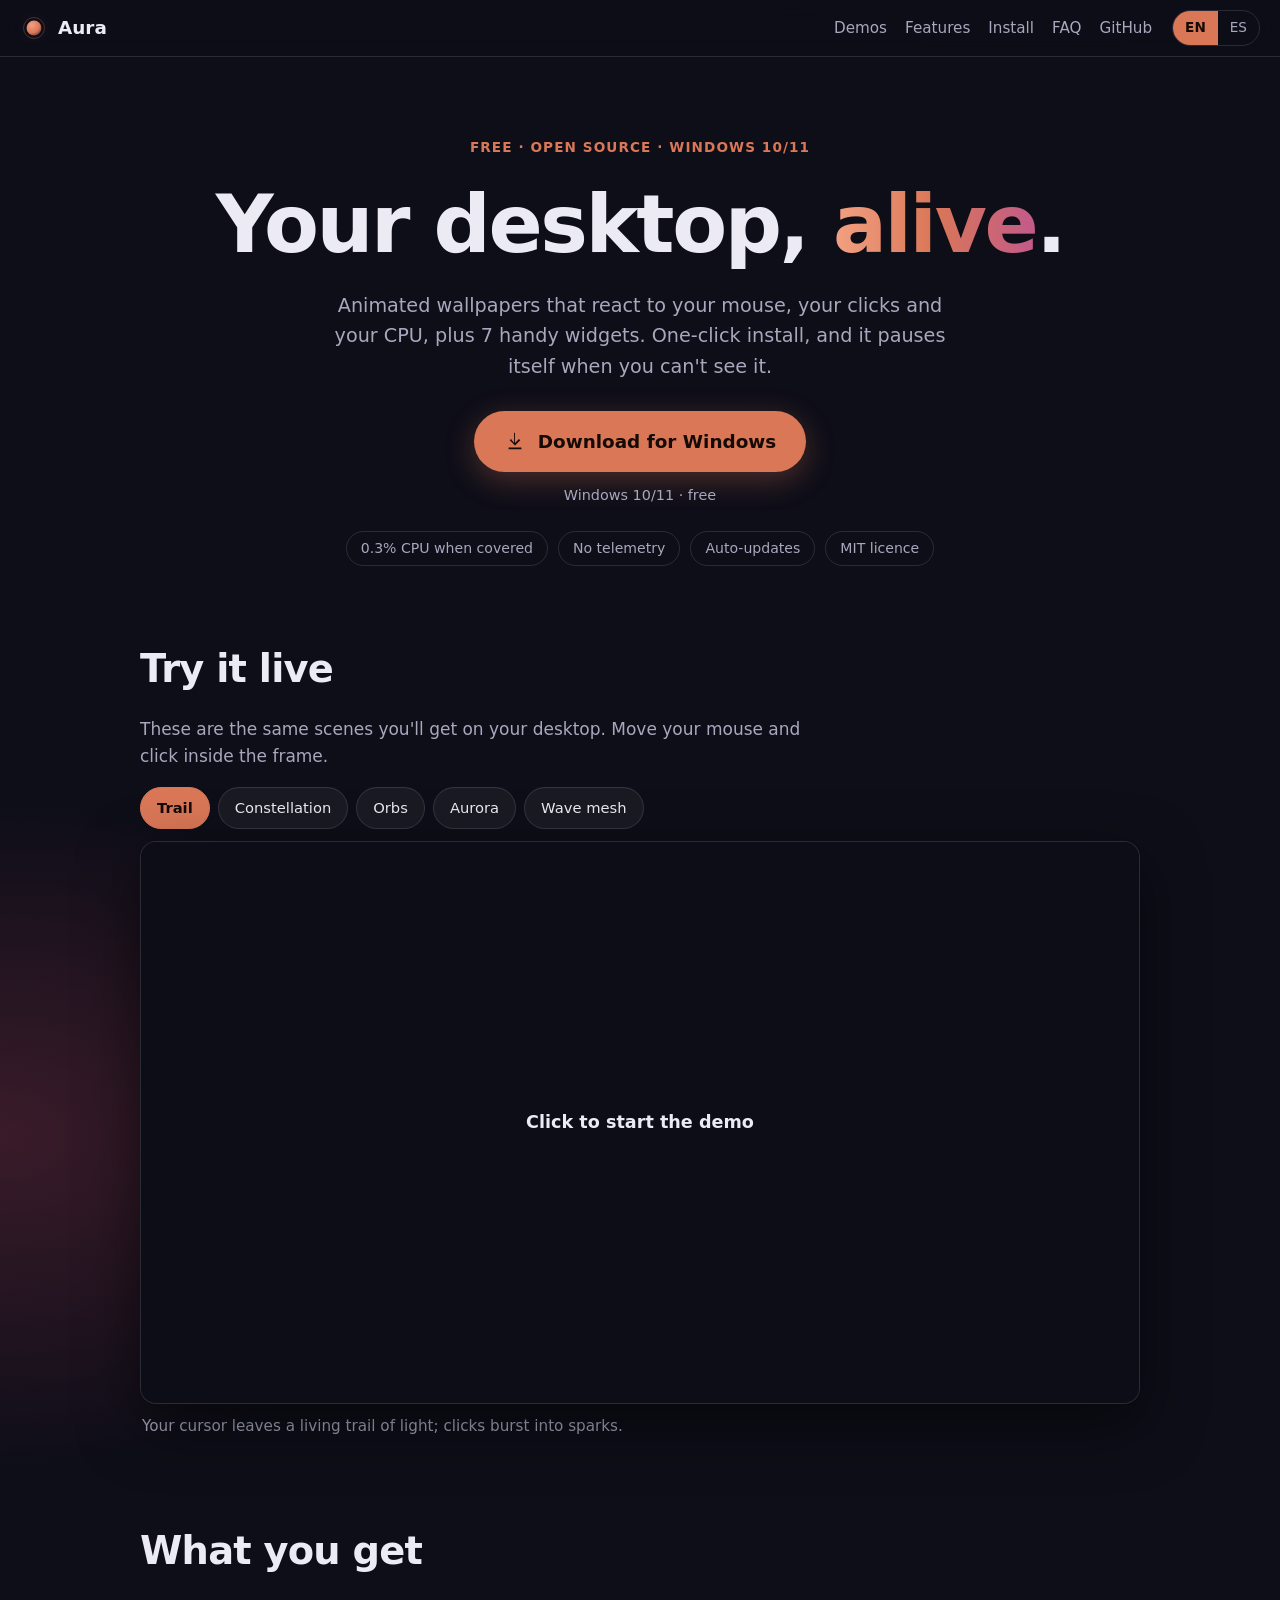
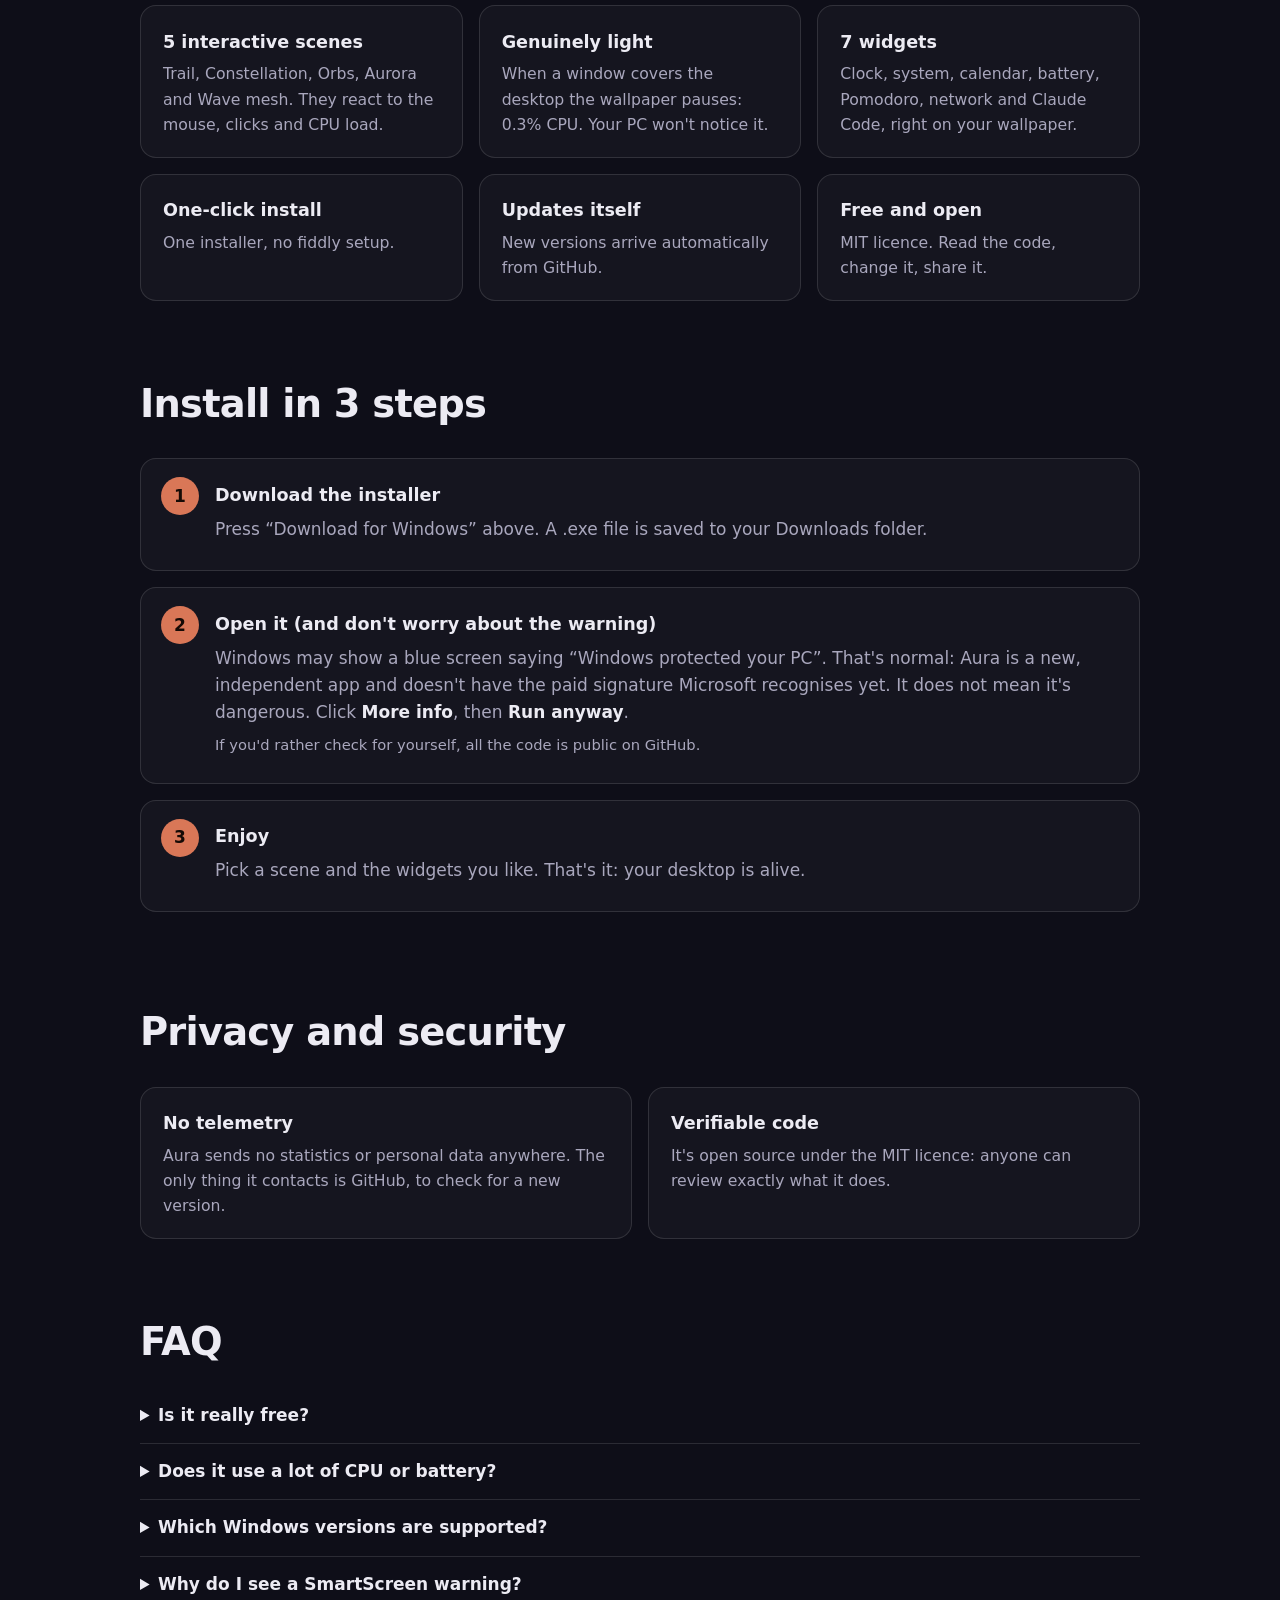
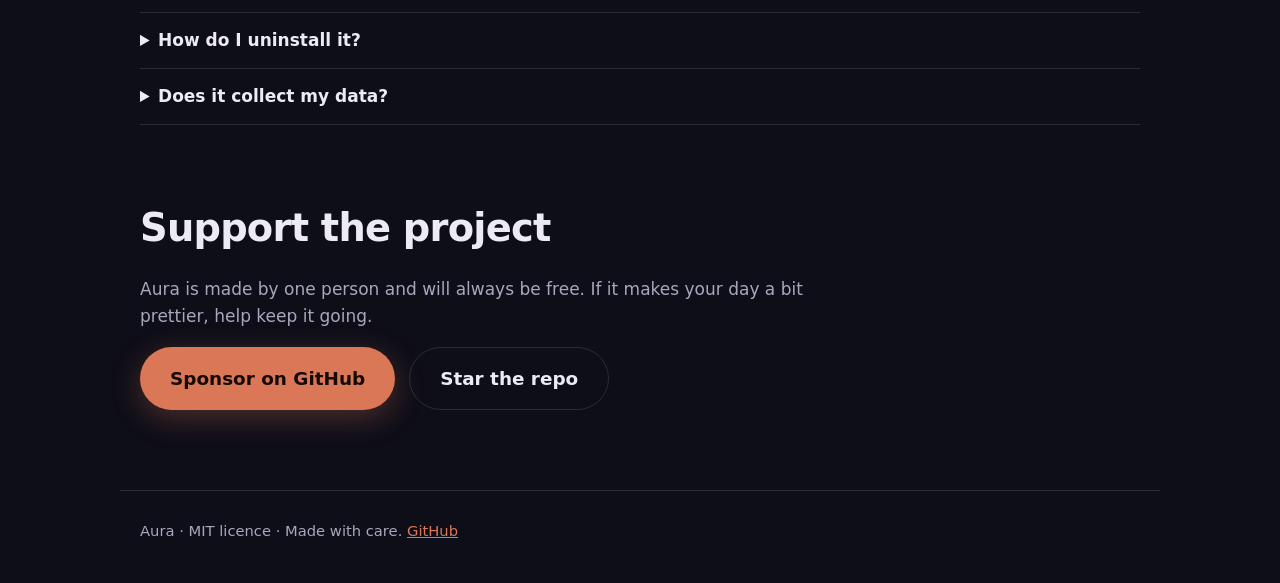
==== site/index.html @ 6475f3ee "Aura 2.0: instalador, actualizaciones, bandeja, idiomas y estructura de paquete - Paquete src/aura (" ====
<!doctype html>
<html lang="en">
<head>
<meta charset="utf-8">
<meta name="viewport" content="width=device-width,initial-scale=1">
<title>Aura – Animated, interactive wallpapers for Windows</title>
<meta name="description" content="Free, open-source animated desktop wallpapers and 7 widgets for Windows 10/11. One-click installer, no telemetry, pauses when a window covers the desktop (0.3% CPU).">
<meta name="theme-color" content="#0e0e18">
<link rel="canonical" href="https://balmacefa.github.io/aura-desktop/">
<link rel="icon" href="assets/favicon.svg" type="image/svg+xml">
<meta property="og:type" content="website">
<meta property="og:title" content="Aura – Animated, interactive wallpapers for Windows">
<meta property="og:description" content="Free and open source. 5 interactive scenes + 7 widgets. No telemetry.">
<meta property="og:url" content="https://balmacefa.github.io/aura-desktop/">
<meta property="og:image" content="https://balmacefa.github.io/aura-desktop/assets/social-preview.png">
<meta name="twitter:card" content="summary_large_image">
<meta name="twitter:title" content="Aura – Animated, interactive wallpapers for Windows">
<meta name="twitter:description" content="Free and open source. 5 interactive scenes + 7 widgets. No telemetry.">
<meta name="twitter:image" content="https://balmacefa.github.io/aura-desktop/assets/social-preview.png">
<link rel="stylesheet" href="css/style.css">
</head>
<body>
<a class="skip" href="#main" data-es="Saltar al contenido">Skip to content</a>
<header class="top">
  <a class="brand" href="#top" aria-label="Aura"><img src="assets/favicon.svg" alt="" width="28" height="28"><span>Aura</span></a>
  <nav aria-label="Main">
    <a href="#demos" data-es="Demos">Demos</a>
    <a href="#features" data-es="Características">Features</a>
    <a href="#install" data-es="Instalar">Install</a>
    <a href="#faq">FAQ</a>
    <a href="https://github.com/balmacefa/aura-desktop" rel="noopener">GitHub</a>
  </nav>
  <div class="lang" role="group" aria-label="Language">
    <button type="button" data-lang="en" aria-pressed="true">EN</button>
    <button type="button" data-lang="es" aria-pressed="false">ES</button>
  </div>
</header>

<main id="main">
<section class="hero" id="top">
  <p class="eyebrow" data-es="Gratis · Código abierto · Windows 10/11">Free · Open source · Windows 10/11</p>
  <h1 data-es="Tu escritorio, <em>vivo</em>.">Your desktop, <em>alive</em>.</h1>
  <p class="lead" data-es="Fondos animados que reaccionan a tu ratón, a tus clics y a tu procesador, más 7 widgets útiles. Se instala con un clic y se pausa solo cuando no lo ves.">Animated wallpapers that react to your mouse, your clicks and your CPU, plus 7 handy widgets. One-click install, and it pauses itself when you can't see it.</p>
  <div class="cta">
    <a class="btn" id="dl" href="https://github.com/balmacefa/aura-desktop/releases/latest" rel="noopener">
      <svg width="22" height="22" viewBox="0 0 24 24" aria-hidden="true"><path fill="currentColor" d="M12 3v11.2l4.3-4.3 1.4 1.4L12 17 6.3 11.3l1.4-1.4L11 14.2V3zM5 19h14v2H5z"/></svg>
      <span id="dl-text" data-es="Descargar para Windows">Download for Windows</span>
    </a>
    <p class="meta" id="dl-meta" aria-live="polite"></p>
  </div>
  <ul class="chips">
    <li data-es="0,3 % de CPU con una ventana encima">0.3% CPU when covered</li>
    <li data-es="Sin telemetría">No telemetry</li>
    <li data-es="Se actualiza solo">Auto-updates</li>
    <li data-es="Licencia MIT">MIT licence</li>
  </ul>
</section>

<section id="demos">
  <h2 data-es="Pruébalo ahora, en vivo">Try it live</h2>
  <p class="sub" data-es="Son las mismas escenas que verás en tu escritorio. Mueve el ratón y haz clic dentro del recuadro.">These are the same scenes you'll get on your desktop. Move your mouse and click inside the frame.</p>
  <div class="demo">
    <div class="tabs" role="tablist" aria-label="Scenes" id="tabs"></div>
    <div class="stage" id="stage">
      <iframe id="frame" title="Aura scene" loading="lazy" tabindex="-1"></iframe>
      <button type="button" class="play" id="play" data-es="Pulsa para activar la demo">Click to start the demo</button>
    </div>
    <p class="scene-desc" id="scene-desc" aria-live="polite"></p>
  </div>
</section>

<section id="features">
  <h2 data-es="Qué incluye">What you get</h2>
  <div class="grid">
    <article><h3 data-es="5 escenas interactivas">5 interactive scenes</h3><p data-es="Estela, Constelación, Orbes, Aurora boreal y Malla de olas. Reaccionan al ratón, a los clics y a la carga de la CPU.">Trail, Constellation, Orbs, Aurora and Wave mesh. They react to the mouse, clicks and CPU load.</p></article>
    <article><h3 data-es="Ligero de verdad">Genuinely light</h3><p data-es="Cuando una ventana tapa el escritorio, el fondo se pausa: 0,3 % de CPU. Tu equipo no lo nota.">When a window covers the desktop the wallpaper pauses: 0.3% CPU. Your PC won't notice it.</p></article>
    <article><h3 data-es="7 widgets">7 widgets</h3><p data-es="Reloj, sistema, calendario, batería, Pomodoro, red y Claude Code, directamente sobre tu fondo.">Clock, system, calendar, battery, Pomodoro, network and Claude Code, right on your wallpaper.</p></article>
    <article><h3 data-es="Instalación de un clic">One-click install</h3><p data-es="Un instalador, sin configuraciones raras ni permisos de administrador complicados.">One installer, no fiddly setup.</p></article>
    <article><h3 data-es="Se actualiza solo">Updates itself</h3><p data-es="Las novedades llegan automáticamente desde GitHub.">New versions arrive automatically from GitHub.</p></article>
    <article><h3 data-es="Abierto y gratis">Free and open</h3><p data-es="Licencia MIT. Puedes leer el código, modificarlo y compartirlo.">MIT licence. Read the code, change it, share it.</p></article>
  </div>
</section>

<section id="install">
  <h2 data-es="Instalar en 3 pasos">Install in 3 steps</h2>
  <ol class="steps">
    <li><h3 data-es="Descarga el instalador">Download the installer</h3><p data-es="Pulsa «Descargar para Windows» arriba. Se guarda un archivo .exe en tu carpeta Descargas.">Press “Download for Windows” above. A .exe file is saved to your Downloads folder.</p></li>
    <li><h3 data-es="Ábrelo (y no te asustes con el aviso)">Open it (and don't worry about the warning)</h3>
      <p data-es="Windows puede mostrar una pantalla azul que dice «Windows protegió su PC». Es normal: Aura es un programa nuevo e independiente y aún no tiene la firma de pago que Microsoft reconoce. No significa que sea peligroso. Haz clic en <strong>Más información</strong> y después en <strong>Ejecutar de todas formas</strong>.">Windows may show a blue screen saying “Windows protected your PC”. That's normal: Aura is a new, independent app and doesn't have the paid signature Microsoft recognises yet. It does not mean it's dangerous. Click <strong>More info</strong>, then <strong>Run anyway</strong>.</p>
      <p class="note" data-es="Si prefieres comprobarlo tú mismo, todo el código está público en GitHub.">If you'd rather check for yourself, all the code is public on GitHub.</p></li>
    <li><h3 data-es="Disfruta">Enjoy</h3><p data-es="Elige una escena y los widgets que quieras. Listo: tu escritorio ya está vivo.">Pick a scene and the widgets you like. That's it: your desktop is alive.</p></li>
  </ol>
</section>

<section id="privacy">
  <h2 data-es="Privacidad y seguridad">Privacy and security</h2>
  <div class="grid two">
    <article><h3 data-es="Sin telemetría">No telemetry</h3><p data-es="Aura no envía estadísticas ni datos tuyos a ningún sitio. Lo único que consulta es GitHub, para saber si hay una versión nueva.">Aura sends no statistics or personal data anywhere. The only thing it contacts is GitHub, to check for a new version.</p></article>
    <article><h3 data-es="Código verificable">Verifiable code</h3><p data-es="Es de código abierto bajo licencia MIT: cualquiera puede revisar exactamente qué hace.">It's open source under the MIT licence: anyone can review exactly what it does.</p></article>
  </div>
</section>

<section id="faq">
  <h2>FAQ</h2>
  <details><summary data-es="¿Es gratis de verdad?">Is it really free?</summary><p data-es="Sí. Sin anuncios, sin versión de pago y sin cuenta. Si te gusta, puedes apoyar el proyecto (abajo).">Yes. No ads, no paid tier, no account. If you like it you can support the project (below).</p></details>
  <details><summary data-es="¿Gasta mucha batería o CPU?">Does it use a lot of CPU or battery?</summary><p data-es="No. Cuando una ventana cubre el escritorio, el fondo se pausa y consume alrededor de un 0,3 % de CPU.">No. When a window covers the desktop the wallpaper pauses and uses about 0.3% CPU.</p></details>
  <details><summary data-es="¿Qué versiones de Windows admite?">Which Windows versions are supported?</summary><p data-es="Windows 10 y Windows 11.">Windows 10 and Windows 11.</p></details>
  <details><summary data-es="¿Por qué me sale el aviso de SmartScreen?">Why do I see a SmartScreen warning?</summary><p data-es="Porque el instalador no está firmado con un certificado de pago y Windows desconfía de lo poco conocido. Haz clic en «Más información» y luego en «Ejecutar de todas formas».">Because the installer isn't signed with a paid certificate and Windows is wary of little-known apps. Click “More info”, then “Run anyway”.</p></details>
  <details><summary data-es="¿Cómo lo desinstalo?">How do I uninstall it?</summary><p data-es="Desde Configuración de Windows, Aplicaciones, como cualquier otro programa.">From Windows Settings, Apps, like any other program.</p></details>
  <details><summary data-es="¿Recopila mis datos?">Does it collect my data?</summary><p data-es="No. No hay telemetría de ningún tipo.">No. There is no telemetry of any kind.</p></details>
</section>

<section id="support">
  <h2 data-es="Apoya el proyecto">Support the project</h2>
  <p class="sub" data-es="Aura es obra de una sola persona y siempre será gratis. Si te hace la vida un poco más bonita, ayúdame a mantenerlo.">Aura is made by one person and will always be free. If it makes your day a bit prettier, help keep it going.</p>
  <div class="cta row">
    <a class="btn" href="https://github.com/sponsors/balmacefa" rel="noopener" data-es="Patrocinar en GitHub">Sponsor on GitHub</a>
    <a class="btn ghost" href="https://github.com/balmacefa/aura-desktop" rel="noopener" data-es="Dar una estrella al repo">Star the repo</a>
  </div>
</section>
</main>

<footer>
  <p><span data-es="Aura · Licencia MIT · Hecho con cariño.">Aura · MIT licence · Made with care.</span> <a href="https://github.com/balmacefa/aura-desktop" rel="noopener">GitHub</a></p>
</footer>
<script src="js/main.js" defer></script>
</body>
</html>
---- site/css/style.css ----
:root{--ink:#0e0e18;--night:#1d1b3a;--plum:#3a1b2a;--ember:#d97757;--text:#ecebf3;--mut:#a9a7bd;--line:#ffffff1f;--r:16px}
*{box-sizing:border-box}
html{scroll-behavior:smooth;scroll-padding-top:70px}
@media(prefers-reduced-motion:reduce){html{scroll-behavior:auto}*{animation:none!important;transition:none!important}}
body{margin:0;background:radial-gradient(1200px 700px at 80% -10%,var(--night),transparent 60%),radial-gradient(900px 600px at 0 30%,var(--plum),transparent 55%),var(--ink);color:var(--text);font:17px/1.6 system-ui,-apple-system,"Segoe UI Variable","Segoe UI",Roboto,"Helvetica Neue",sans-serif;-webkit-font-smoothing:antialiased}
a{color:var(--ember)}
:focus-visible{outline:3px solid #f2a182;outline-offset:3px;border-radius:6px}
.skip{position:absolute;left:-999px;top:8px;background:var(--ember);color:#150a05;padding:8px 14px;border-radius:8px;z-index:20}
.skip:focus{left:8px}
.top{position:sticky;top:0;z-index:10;display:flex;align-items:center;gap:20px;padding:10px 20px;background:#0e0e18d9;backdrop-filter:blur(10px);border-bottom:1px solid var(--line)}
.brand{display:flex;align-items:center;gap:10px;font-weight:700;font-size:1.15rem;color:var(--text);text-decoration:none}
nav{display:flex;gap:18px;margin-left:auto;flex-wrap:wrap}
nav a{color:var(--mut);text-decoration:none;font-size:.95rem}nav a:hover{color:var(--text)}
.lang{display:flex;border:1px solid var(--line);border-radius:999px;overflow:hidden}
.lang button{background:none;border:0;color:var(--mut);padding:6px 12px;font:inherit;font-size:.85rem;cursor:pointer}
.lang button[aria-pressed=true]{background:var(--ember);color:#150a05;font-weight:700}
main>section{max-width:1040px;margin:0 auto;padding:72px 20px 0}
.hero{text-align:center;padding-top:80px!important}
.eyebrow{color:var(--ember);font-weight:600;letter-spacing:.08em;text-transform:uppercase;font-size:.85rem;margin:0}
h1{font-size:clamp(2.6rem,8vw,5rem);line-height:1.05;margin:.3em 0;letter-spacing:-.03em}
h1 em{font-style:normal;background:linear-gradient(90deg,#f2a182,var(--ember),#c25a8a);-webkit-background-clip:text;background-clip:text;color:transparent}
h2{font-size:clamp(1.7rem,4vw,2.4rem);margin:0 0 .4em;letter-spacing:-.02em}
h3{margin:.1em 0 .3em;font-size:1.1rem}
.lead{max-width:640px;margin:0 auto 28px;color:var(--mut);font-size:1.2rem}
.sub{color:var(--mut);max-width:680px}
.btn{display:inline-flex;align-items:center;gap:12px;background:var(--ember);color:#150a05;font-weight:700;text-decoration:none;padding:16px 30px;border-radius:999px;font-size:1.15rem;box-shadow:0 8px 30px #d977574d;transition:transform .15s,box-shadow .15s}
.btn:hover{transform:translateY(-2px);box-shadow:0 12px 36px #d9775773}
.btn.ghost{background:none;color:var(--text);border:1px solid var(--line);box-shadow:none}
.cta{margin:10px 0}.cta.row{display:flex;gap:14px;flex-wrap:wrap}
.meta{color:var(--mut);font-size:.9rem;min-height:1.4em;margin:12px 0 0}
.chips{list-style:none;display:flex;flex-wrap:wrap;gap:10px;justify-content:center;padding:0;margin:24px 0 0}
.chips li{border:1px solid var(--line);border-radius:999px;padding:5px 14px;font-size:.88rem;color:var(--mut)}
.tabs{display:flex;gap:8px;flex-wrap:wrap;margin-bottom:12px}
.tabs button{background:#ffffff0d;border:1px solid var(--line);color:var(--text);padding:8px 16px;border-radius:999px;font:inherit;font-size:.92rem;cursor:pointer}
.tabs button[aria-selected=true]{background:var(--ember);color:#150a05;border-color:var(--ember);font-weight:700}
.stage{position:relative;aspect-ratio:16/9;border-radius:var(--r);overflow:hidden;border:1px solid var(--line);background:var(--ink);box-shadow:0 20px 60px #0008}
.stage iframe{position:absolute;inset:0;width:100%;height:100%;border:0;display:block}
.play{position:absolute;inset:0;width:100%;background:#0e0e18b3;color:var(--text);border:0;font:inherit;font-weight:600;font-size:1.1rem;cursor:pointer}
.play[hidden]{display:none}
.scene-desc{color:var(--mut);font-size:.95rem;margin:10px 2px}
.grid{display:grid;grid-template-columns:repeat(auto-fit,minmax(280px,1fr));gap:16px;margin-top:24px}
.grid.two{grid-template-columns:repeat(auto-fit,minmax(320px,1fr))}
article{background:#ffffff08;border:1px solid var(--line);border-radius:var(--r);padding:20px 22px}
article p{margin:0;color:var(--mut);font-size:.98rem}
.steps{list-style:none;counter-reset:s;padding:0;display:grid;gap:16px;margin-top:24px}
.steps li{counter-increment:s;position:relative;background:#ffffff08;border:1px solid var(--line);border-radius:var(--r);padding:20px 22px 20px 74px}
.steps li::before{content:counter(s);position:absolute;left:20px;top:18px;width:38px;height:38px;border-radius:50%;background:var(--ember);color:#150a05;font-weight:800;display:grid;place-items:center}
.steps p{margin:.4em 0;color:var(--mut)}.steps strong{color:var(--text)}
.note{font-size:.92rem}
details{border-bottom:1px solid var(--line);padding:14px 0}
summary{cursor:pointer;font-weight:600}
details p{color:var(--mut);margin:.6em 0 0}
footer{max-width:1040px;margin:80px auto 0;padding:28px 20px 40px;border-top:1px solid var(--line);color:var(--mut);font-size:.92rem}
footer p{margin:0}
@media(max-width:720px){nav{display:none}.lang{margin-left:auto}.top{padding:10px 16px}main>section{padding-top:56px}.steps li{padding-left:64px}.btn{font-size:1.05rem;padding:15px 24px}}
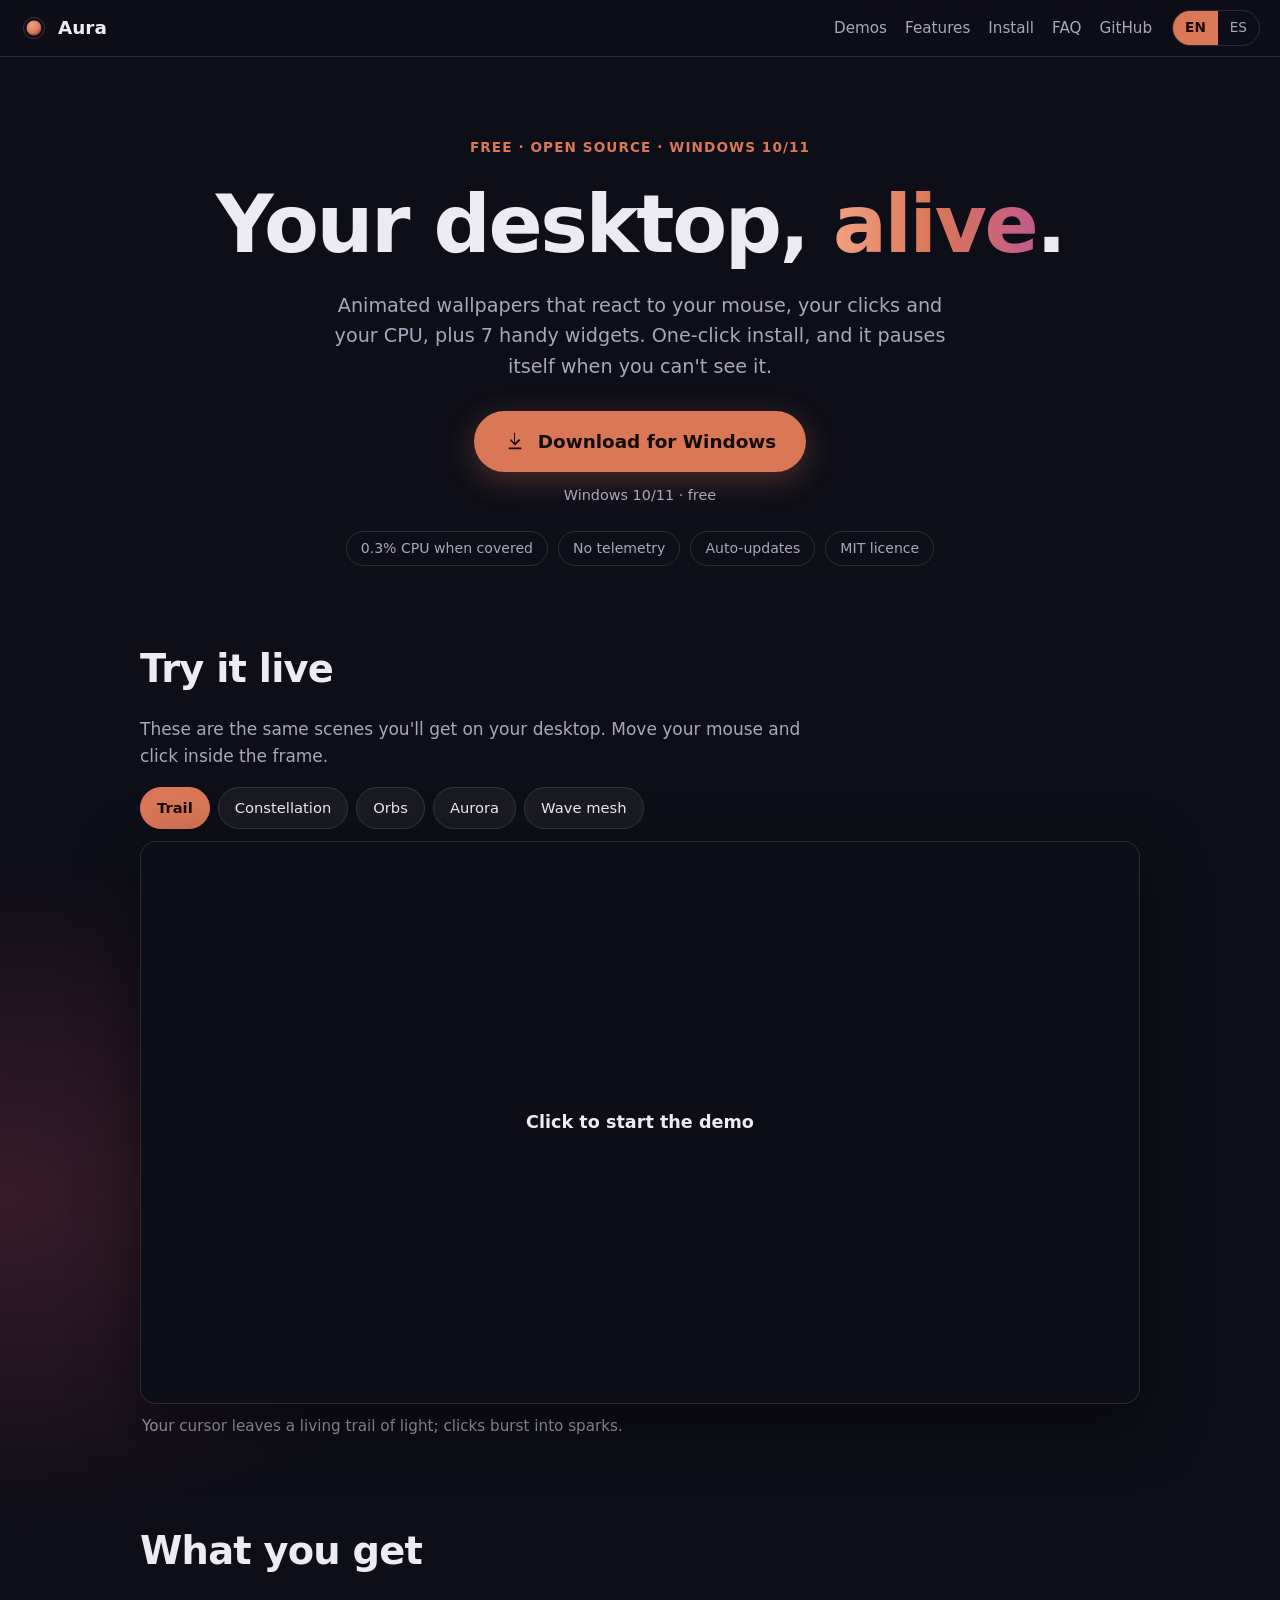
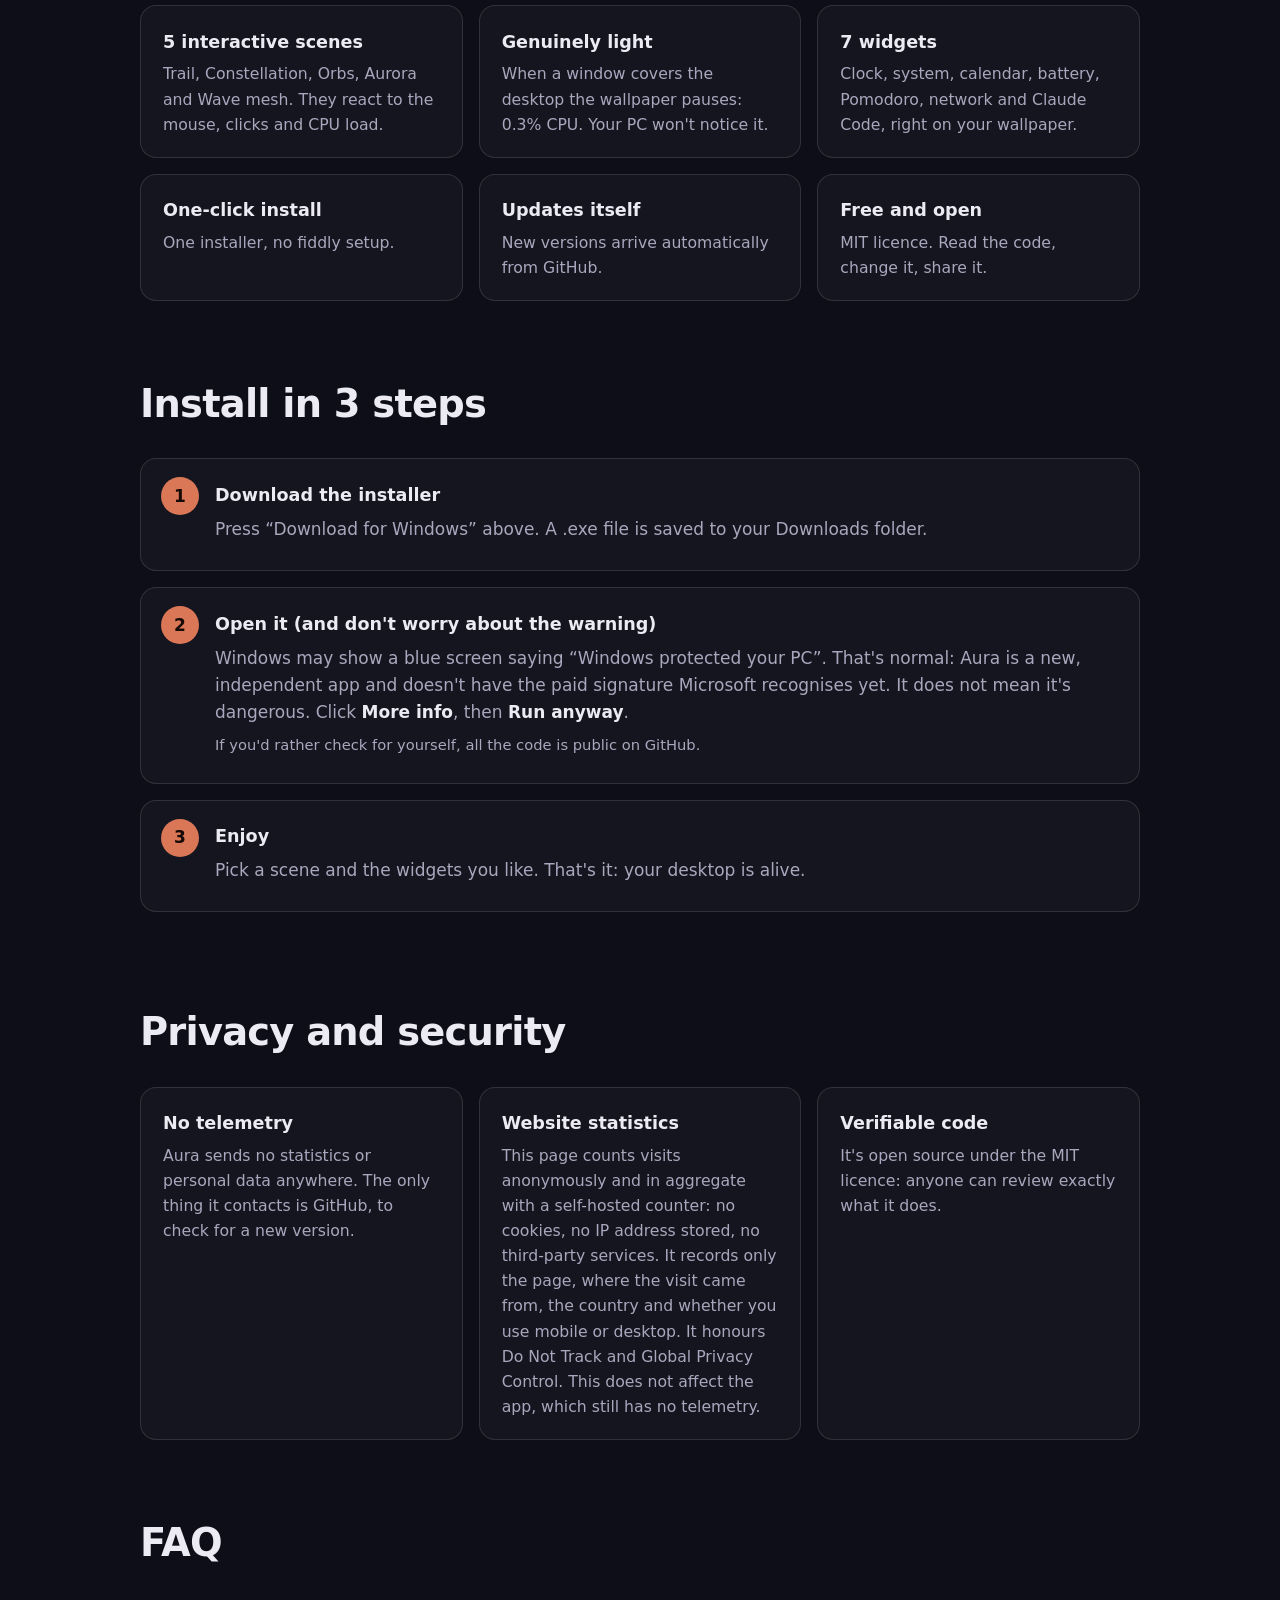
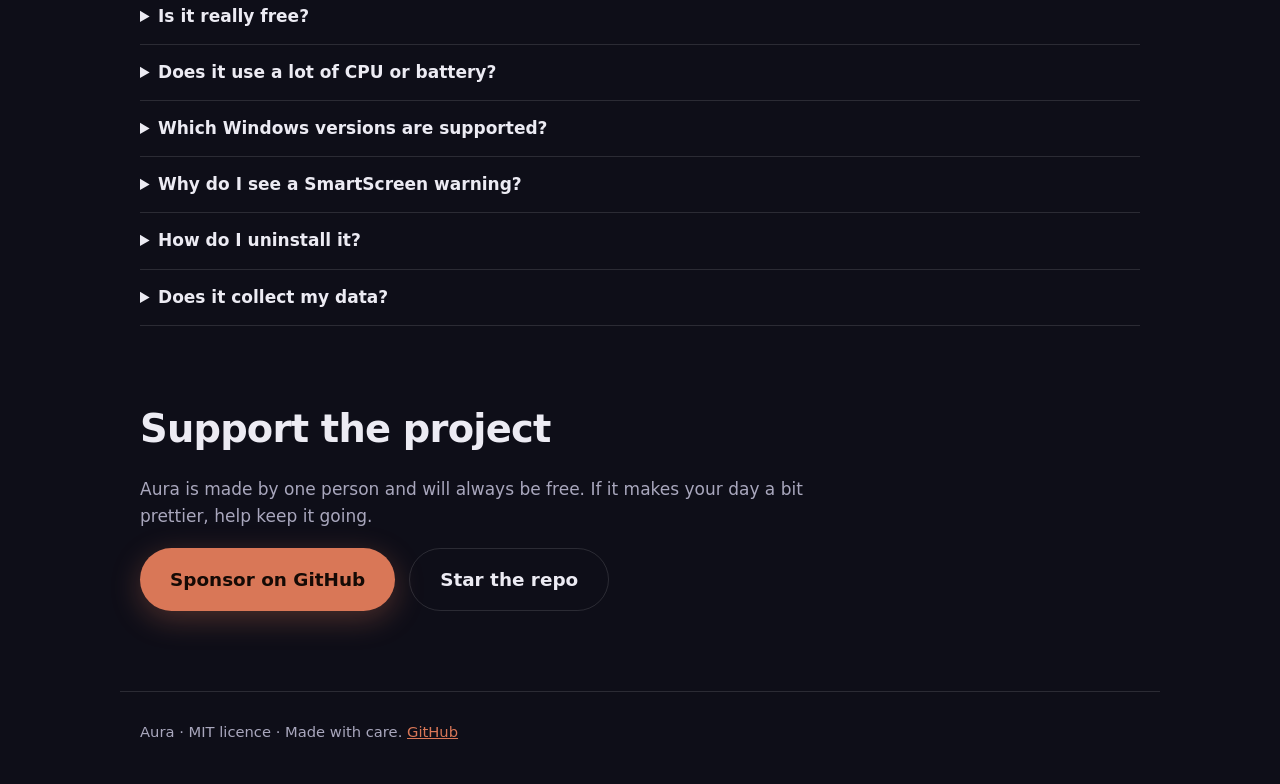
==== commit 243c7e47: "Site: SEO, social preview, anonymous visit counter; add analytics and promotion docs Co-Authored-By:" ====
--- a/site/index.html
+++ b/site/index.html
@@ -6,18 +6,21 @@
 <title>Aura – Animated, interactive wallpapers for Windows</title>
 <meta name="description" content="Free, open-source animated desktop wallpapers and 7 widgets for Windows 10/11. One-click installer, no telemetry, pauses when a window covers the desktop (0.3% CPU).">
 <meta name="theme-color" content="#0e0e18">
-<link rel="canonical" href="https://balmacefa.github.io/aura-desktop/">
+<link rel="canonical" href="https://aura.balmacefa.com/">
 <link rel="icon" href="assets/favicon.svg" type="image/svg+xml">
 <meta property="og:type" content="website">
 <meta property="og:title" content="Aura – Animated, interactive wallpapers for Windows">
 <meta property="og:description" content="Free and open source. 5 interactive scenes + 7 widgets. No telemetry.">
-<meta property="og:url" content="https://balmacefa.github.io/aura-desktop/">
-<meta property="og:image" content="https://balmacefa.github.io/aura-desktop/assets/social-preview.png">
+<meta property="og:url" content="https://aura.balmacefa.com/">
+<meta property="og:image" content="https://aura.balmacefa.com/assets/social-preview.png">
 <meta name="twitter:card" content="summary_large_image">
 <meta name="twitter:title" content="Aura – Animated, interactive wallpapers for Windows">
 <meta name="twitter:description" content="Free and open source. 5 interactive scenes + 7 widgets. No telemetry.">
-<meta name="twitter:image" content="https://balmacefa.github.io/aura-desktop/assets/social-preview.png">
+<meta name="twitter:image" content="https://aura.balmacefa.com/assets/social-preview.png">
 <link rel="stylesheet" href="css/style.css">
+<script type="application/ld+json">
+{"@context":"https://schema.org","@type":"SoftwareApplication","name":"Aura","applicationCategory":"MultimediaApplication","operatingSystem":"Windows 10, Windows 11","description":"Free, open-source animated and interactive desktop wallpapers plus 7 widgets for Windows.","url":"https://aura.balmacefa.com/","downloadUrl":"https://github.com/balmacefa/aura-desktop/releases/latest","license":"https://opensource.org/licenses/MIT","isAccessibleForFree":true,"offers":{"@type":"Offer","price":"0","priceCurrency":"USD"},"author":{"@type":"Person","name":"balmacefa","url":"https://github.com/balmacefa"}}
+</script>
 </head>
 <body>
 <a class="skip" href="#main" data-es="Saltar al contenido">Skip to content</a>
@@ -96,6 +99,7 @@
   <h2 data-es="Privacidad y seguridad">Privacy and security</h2>
   <div class="grid two">
     <article><h3 data-es="Sin telemetría">No telemetry</h3><p data-es="Aura no envía estadísticas ni datos tuyos a ningún sitio. Lo único que consulta es GitHub, para saber si hay una versión nueva.">Aura sends no statistics or personal data anywhere. The only thing it contacts is GitHub, to check for a new version.</p></article>
+    <article><h3 data-es="Estadísticas de esta web">Website statistics</h3><p data-es="Esta página cuenta visitas de forma anónima y agregada, con un contador propio: sin cookies, sin guardar tu IP, sin servicios de terceros. Registra solo la página, la fuente de la visita, el país y si usas móvil u ordenador. Respeta «No rastrear» y Global Privacy Control. No afecta a la aplicación, que sigue sin telemetría.">This page counts visits anonymously and in aggregate with a self-hosted counter: no cookies, no IP address stored, no third-party services. It records only the page, where the visit came from, the country and whether you use mobile or desktop. It honours Do Not Track and Global Privacy Control. This does not affect the app, which still has no telemetry.</p></article>
     <article><h3 data-es="Código verificable">Verifiable code</h3><p data-es="Es de código abierto bajo licencia MIT: cualquiera puede revisar exactamente qué hace.">It's open source under the MIT licence: anyone can review exactly what it does.</p></article>
   </div>
 </section>
@@ -107,7 +111,7 @@
   <details><summary data-es="¿Qué versiones de Windows admite?">Which Windows versions are supported?</summary><p data-es="Windows 10 y Windows 11.">Windows 10 and Windows 11.</p></details>
   <details><summary data-es="¿Por qué me sale el aviso de SmartScreen?">Why do I see a SmartScreen warning?</summary><p data-es="Porque el instalador no está firmado con un certificado de pago y Windows desconfía de lo poco conocido. Haz clic en «Más información» y luego en «Ejecutar de todas formas».">Because the installer isn't signed with a paid certificate and Windows is wary of little-known apps. Click “More info”, then “Run anyway”.</p></details>
   <details><summary data-es="¿Cómo lo desinstalo?">How do I uninstall it?</summary><p data-es="Desde Configuración de Windows, Aplicaciones, como cualquier otro programa.">From Windows Settings, Apps, like any other program.</p></details>
-  <details><summary data-es="¿Recopila mis datos?">Does it collect my data?</summary><p data-es="No. No hay telemetría de ningún tipo.">No. There is no telemetry of any kind.</p></details>
+  <details><summary data-es="¿Recopila mis datos?">Does it collect my data?</summary><p data-es="La aplicación no: no hay telemetría de ningún tipo. Este sitio web solo cuenta visitas anónimas (ver «Estadísticas de esta web»).">The app doesn't: there is no telemetry of any kind. This website only counts anonymous visits (see “Website statistics”).</p></details>
 </section>
 
 <section id="support">
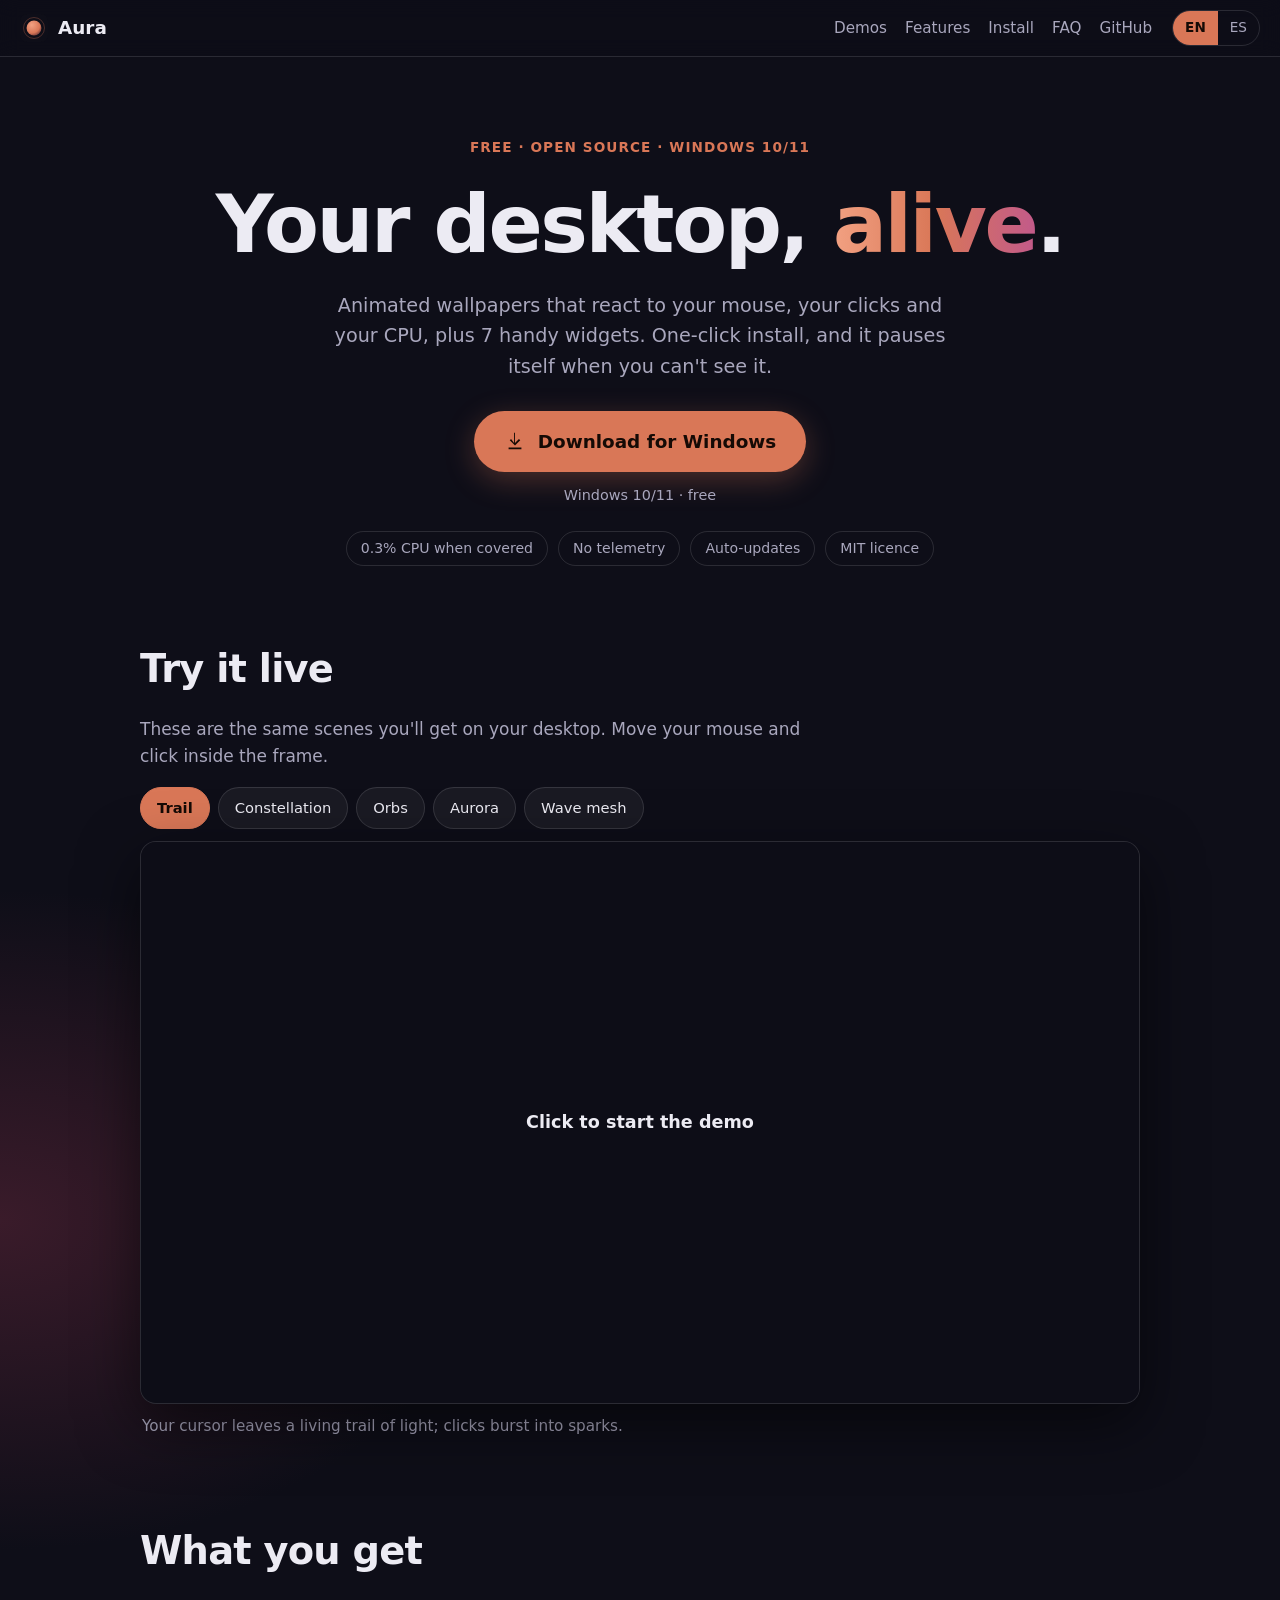
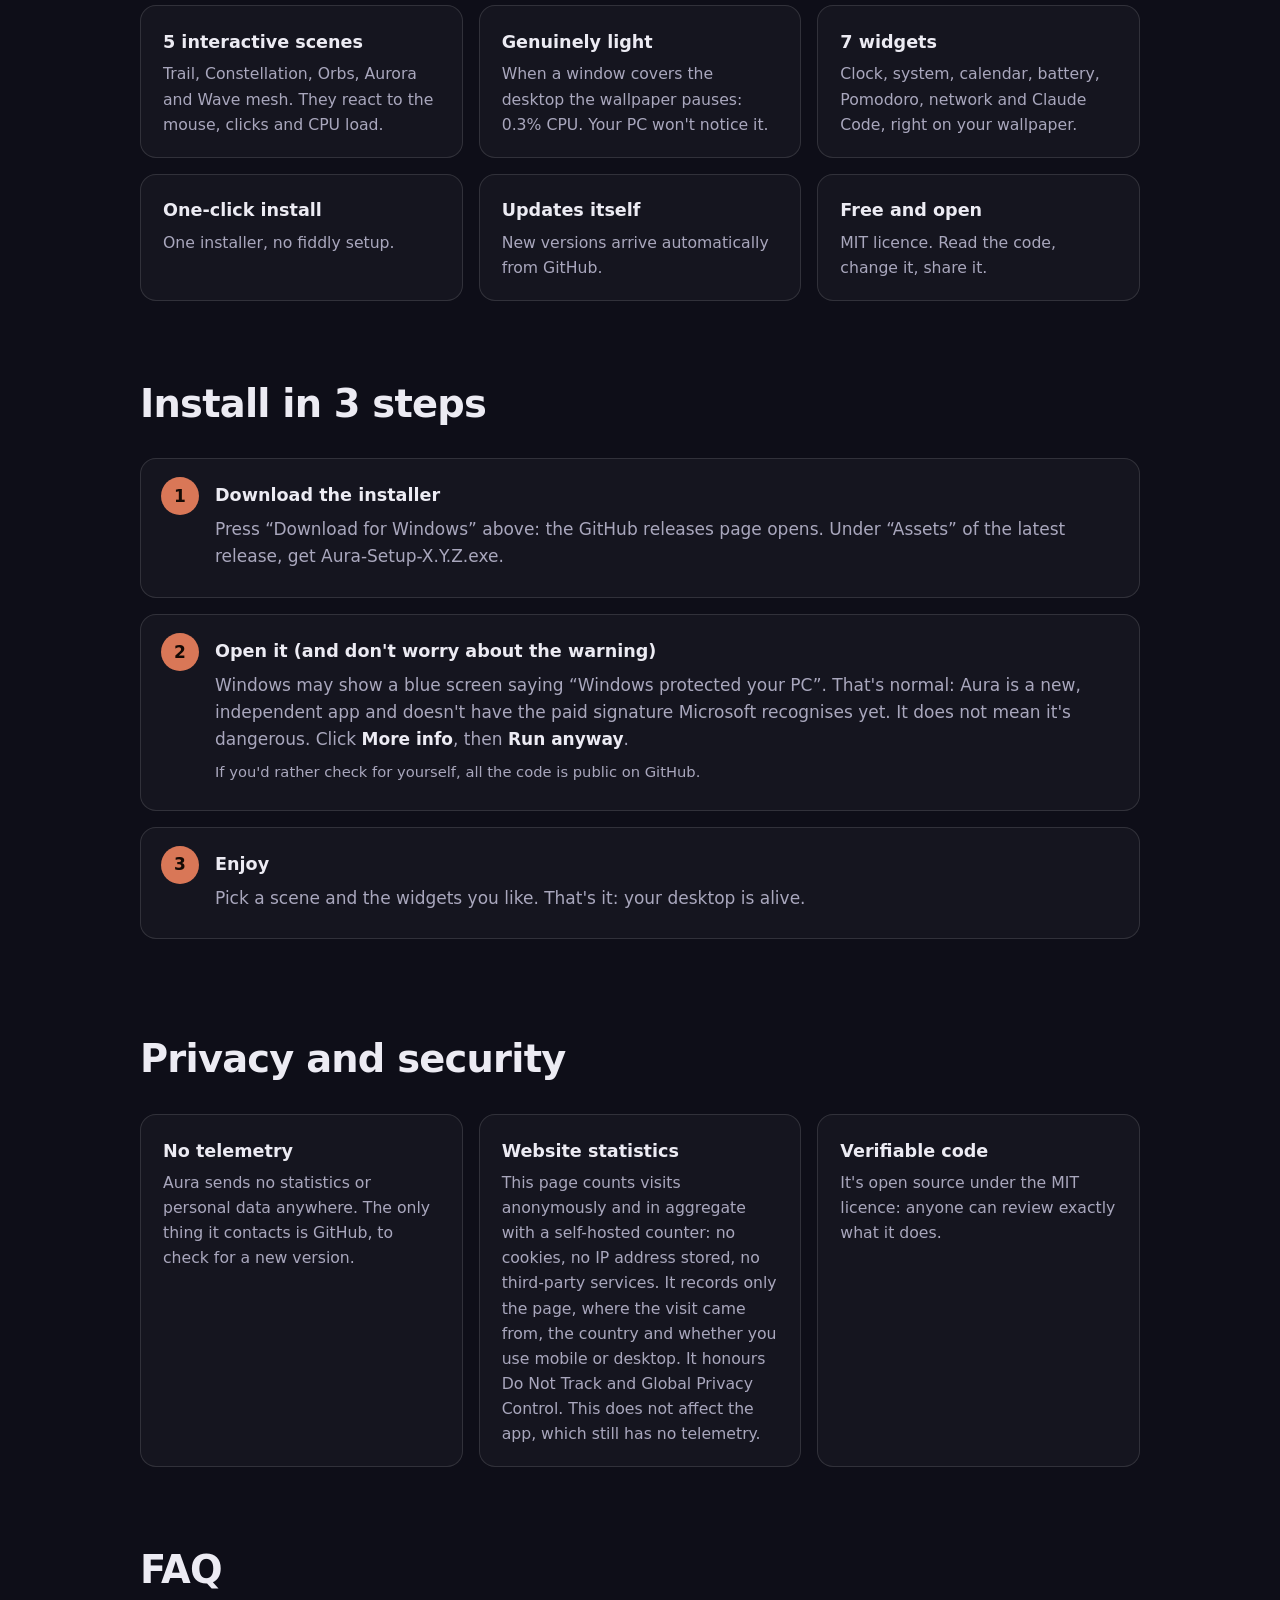
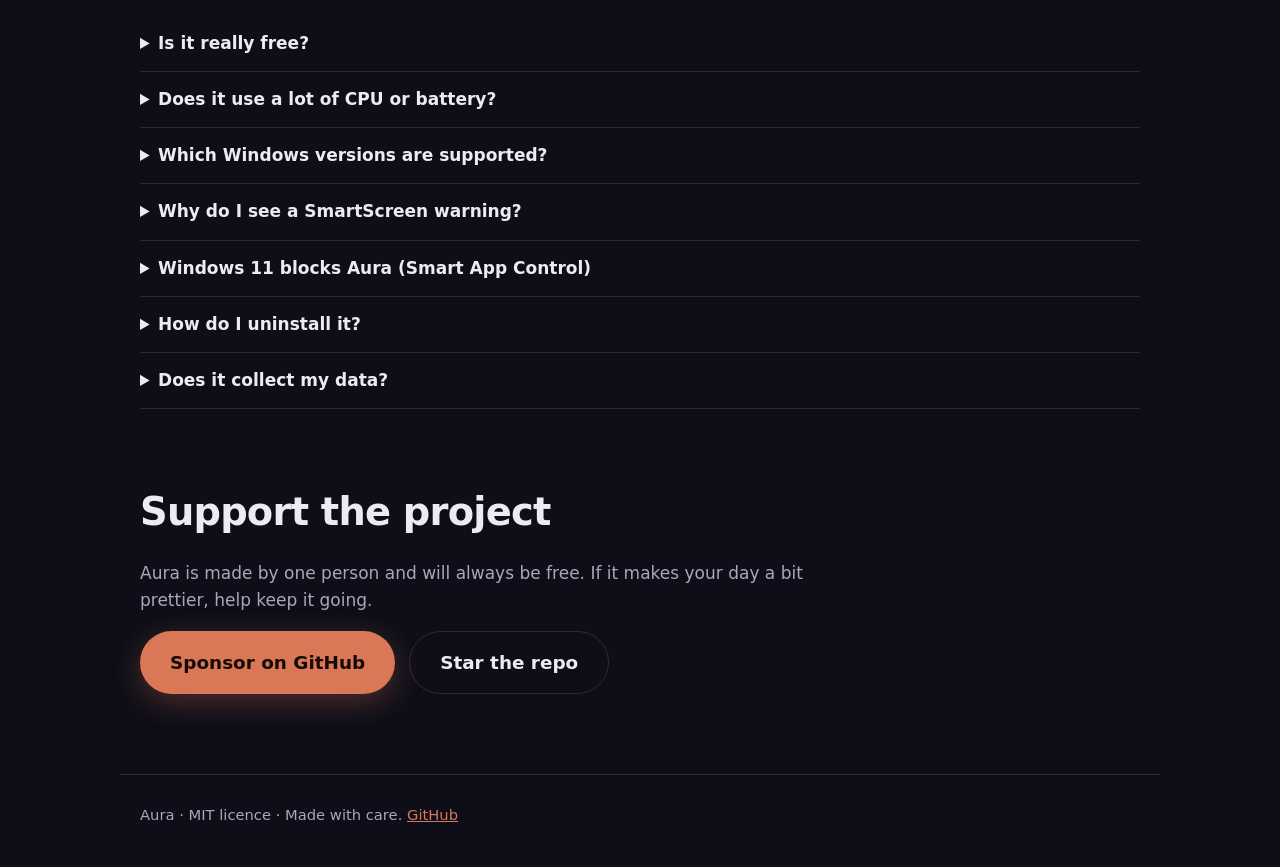
==== commit 859de6f1: "Site: download button opens releases list; document Smart App Control Co-Authored-By: Claude Sonnet " ====
--- a/site/index.html
+++ b/site/index.html
@@ -45,7 +45,7 @@
   <h1 data-es="Tu escritorio, <em>vivo</em>.">Your desktop, <em>alive</em>.</h1>
   <p class="lead" data-es="Fondos animados que reaccionan a tu ratón, a tus clics y a tu procesador, más 7 widgets útiles. Se instala con un clic y se pausa solo cuando no lo ves.">Animated wallpapers that react to your mouse, your clicks and your CPU, plus 7 handy widgets. One-click install, and it pauses itself when you can't see it.</p>
   <div class="cta">
-    <a class="btn" id="dl" href="https://github.com/balmacefa/aura-desktop/releases/latest" rel="noopener">
+    <a class="btn" id="dl" href="https://github.com/balmacefa/aura-desktop/releases" rel="noopener">
       <svg width="22" height="22" viewBox="0 0 24 24" aria-hidden="true"><path fill="currentColor" d="M12 3v11.2l4.3-4.3 1.4 1.4L12 17 6.3 11.3l1.4-1.4L11 14.2V3zM5 19h14v2H5z"/></svg>
       <span id="dl-text" data-es="Descargar para Windows">Download for Windows</span>
     </a>
@@ -87,7 +87,7 @@
 <section id="install">
   <h2 data-es="Instalar en 3 pasos">Install in 3 steps</h2>
   <ol class="steps">
-    <li><h3 data-es="Descarga el instalador">Download the installer</h3><p data-es="Pulsa «Descargar para Windows» arriba. Se guarda un archivo .exe en tu carpeta Descargas.">Press “Download for Windows” above. A .exe file is saved to your Downloads folder.</p></li>
+    <li><h3 data-es="Descarga el instalador">Download the installer</h3><p data-es="Pulsa «Descargar para Windows» arriba: se abre la página de versiones en GitHub. En «Assets» de la última versión, baja Aura-Setup-X.Y.Z.exe.">Press “Download for Windows” above: the GitHub releases page opens. Under “Assets” of the latest release, get Aura-Setup-X.Y.Z.exe.</p></li>
     <li><h3 data-es="Ábrelo (y no te asustes con el aviso)">Open it (and don't worry about the warning)</h3>
       <p data-es="Windows puede mostrar una pantalla azul que dice «Windows protegió su PC». Es normal: Aura es un programa nuevo e independiente y aún no tiene la firma de pago que Microsoft reconoce. No significa que sea peligroso. Haz clic en <strong>Más información</strong> y después en <strong>Ejecutar de todas formas</strong>.">Windows may show a blue screen saying “Windows protected your PC”. That's normal: Aura is a new, independent app and doesn't have the paid signature Microsoft recognises yet. It does not mean it's dangerous. Click <strong>More info</strong>, then <strong>Run anyway</strong>.</p>
       <p class="note" data-es="Si prefieres comprobarlo tú mismo, todo el código está público en GitHub.">If you'd rather check for yourself, all the code is public on GitHub.</p></li>
@@ -110,6 +110,7 @@
   <details><summary data-es="¿Gasta mucha batería o CPU?">Does it use a lot of CPU or battery?</summary><p data-es="No. Cuando una ventana cubre el escritorio, el fondo se pausa y consume alrededor de un 0,3 % de CPU.">No. When a window covers the desktop the wallpaper pauses and uses about 0.3% CPU.</p></details>
   <details><summary data-es="¿Qué versiones de Windows admite?">Which Windows versions are supported?</summary><p data-es="Windows 10 y Windows 11.">Windows 10 and Windows 11.</p></details>
   <details><summary data-es="¿Por qué me sale el aviso de SmartScreen?">Why do I see a SmartScreen warning?</summary><p data-es="Porque el instalador no está firmado con un certificado de pago y Windows desconfía de lo poco conocido. Haz clic en «Más información» y luego en «Ejecutar de todas formas».">Because the installer isn't signed with a paid certificate and Windows is wary of little-known apps. Click “More info”, then “Run anyway”.</p></details>
+  <details id="smart-app-control"><summary data-es="Windows 11 bloquea Aura (Smart App Control)">Windows 11 blocks Aura (Smart App Control)</summary><p data-es="Si tu Windows 11 tiene activado Smart App Control, bloquea cualquier programa sin firma digital y, a diferencia de SmartScreen, no ofrece «Ejecutar de todas formas». Aura aún no está firmada, así que puede bloquearla. Tienes dos opciones: esperar a que firmemos el instalador (está pendiente) o desactivar Smart App Control en Seguridad de Windows › Control de aplicaciones y del navegador. Ojo: una vez desactivado, Windows no permite volver a activarlo sin reinstalarse. Si no quieres desactivarlo, no instales Aura todavía. Puedes comprobar la descarga con el archivo SHA256SUMS.txt de cada versión.">If Smart App Control is on in your Windows 11, it blocks any program without a digital signature and, unlike SmartScreen, offers no “Run anyway”. Aura is not signed yet, so it may be blocked. You have two options: wait until we sign the installer (it is pending) or turn Smart App Control off in Windows Security › App &amp; browser control. Note: once turned off, Windows won't let you turn it back on without reinstalling. If you'd rather not turn it off, don't install Aura yet. You can verify the download with the SHA256SUMS.txt file of each release.</p></details>
   <details><summary data-es="¿Cómo lo desinstalo?">How do I uninstall it?</summary><p data-es="Desde Configuración de Windows, Aplicaciones, como cualquier otro programa.">From Windows Settings, Apps, like any other program.</p></details>
   <details><summary data-es="¿Recopila mis datos?">Does it collect my data?</summary><p data-es="La aplicación no: no hay telemetría de ningún tipo. Este sitio web solo cuenta visitas anónimas (ver «Estadísticas de esta web»).">The app doesn't: there is no telemetry of any kind. This website only counts anonymous visits (see “Website statistics”).</p></details>
 </section>
